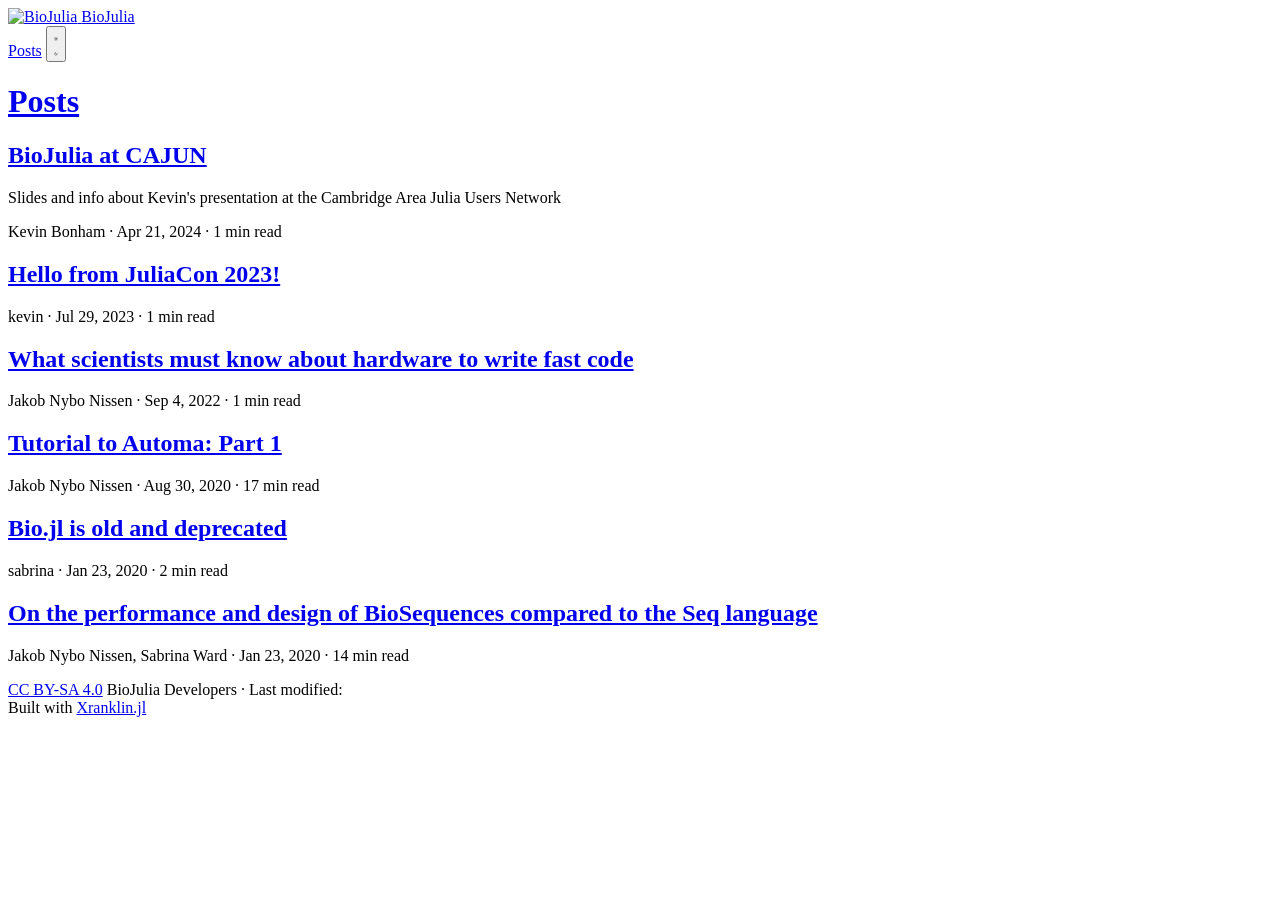
==== index.html @ b291539d "Deploying to gh-pages from @ BioJulia/posts@85629c5ce1a64e12d83f6d4cdb0d5958be3f1dd1 🚀" ====
<!doctype html>
<html lang="en">
<head>
  <meta charset="UTF-8">
  <meta name="viewport" content="width=device-width, initial-scale=1">
  <script>
    // Set theme immediately to prevent flash
    (function() {
      const stored = localStorage.getItem('theme');
      if (stored) {
        document.documentElement.setAttribute('data-theme', stored);
      }
    })();
  </script>
  
  
  <link rel="stylesheet" href="/posts/css/style.css">
<link rel="preconnect" href="https://fonts.googleapis.com">
<link rel="preconnect" href="https://fonts.gstatic.com" crossorigin>
<link rel="stylesheet" href="https://fonts.googleapis.com/css2?family=Inter:wght@400;500;600;700&family=JetBrains+Mono:wght@400;500&display=swap">

<link rel="icon" type="image/png" sizes="192x192" href="/posts/assets/favicon.png">
<link rel="shortcut icon" href="/posts/assets/favicon.ico">
<link rel="apple-touch-icon-precomposed" sizes="152x152" href="/posts/assets/apple-touch-icon.png">


   <title>Posts - BioJulia</title>  
</head>
<body>
  <header class="site-header">
  <div class="header-content">
    <div class="header-left">
      <a href="https://biojulia.dev" class="logo-link">
        <img src="/posts/assets/sticker.svg" alt="BioJulia">
        <span>BioJulia</span>
      </a>
    </div>
    <nav class="header-nav">
      <a href="/posts/">Posts</a>
      <button class="theme-toggle" id="theme-toggle" aria-label="Toggle dark mode">
        <svg class="icon-sun" xmlns="http://www.w3.org/2000/svg" viewBox="0 0 24 24" fill="none" stroke="currentColor" stroke-width="2" stroke-linecap="round" stroke-linejoin="round">
          <circle cx="12" cy="12" r="5"></circle>
          <line x1="12" y1="1" x2="12" y2="3"></line>
          <line x1="12" y1="21" x2="12" y2="23"></line>
          <line x1="4.22" y1="4.22" x2="5.64" y2="5.64"></line>
          <line x1="18.36" y1="18.36" x2="19.78" y2="19.78"></line>
          <line x1="1" y1="12" x2="3" y2="12"></line>
          <line x1="21" y1="12" x2="23" y2="12"></line>
          <line x1="4.22" y1="19.78" x2="5.64" y2="18.36"></line>
          <line x1="18.36" y1="5.64" x2="19.78" y2="4.22"></line>
        </svg>
        <svg class="icon-moon" xmlns="http://www.w3.org/2000/svg" viewBox="0 0 24 24" fill="none" stroke="currentColor" stroke-width="2" stroke-linecap="round" stroke-linejoin="round">
          <path d="M21 12.79A9 9 0 1 1 11.21 3 7 7 0 0 0 21 12.79z"></path>
        </svg>
      </button>
    </nav>
  </div>
</header>

  <main class="franklin-content">

<div class="franklin-content" >
  <h1 id="posts" ><a href="#posts"> Posts</a></h1><article class="post-preview"><h2><a href="/posts/cajun-kevin">BioJulia at CAJUN</a></h2><p class="description">Slides and info about Kevin&#39;s presentation
at the Cambridge Area Julia Users Network
</p><p class="post-meta">Kevin Bonham · Apr 21, 2024 · 1 min read</p></article>
<article class="post-preview"><h2><a href="/posts/Example_post">Hello from JuliaCon 2023&#33;</a></h2><p class="post-meta">kevin · Jul 29, 2023 · 1 min read</p></article>
<article class="post-preview"><h2><a href="/posts/hardware">What scientists must know about hardware to write fast code</a></h2><p class="post-meta">Jakob Nybo Nissen · Sep 4, 2022 · 1 min read</p></article>
<article class="post-preview"><h2><a href="/posts/automa1">Tutorial to Automa: Part 1</a></h2><p class="post-meta">Jakob Nybo Nissen · Aug 30, 2020 · 17 min read</p></article>
<article class="post-preview"><h2><a href="/posts/biojl">Bio.jl is old and deprecated</a></h2><p class="post-meta">sabrina · Jan 23, 2020 · 2 min read</p></article>
<article class="post-preview"><h2><a href="/posts/seq-lang">On the performance and design of BioSequences compared to the Seq language</a></h2><p class="post-meta">Jakob Nybo Nissen, Sabrina Ward · Jan 23, 2020 · 14 min read</p></article>
  <footer class="page-foot">
  <a href="http://creativecommons.org/licenses/by-sa/4.0/">CC BY-SA 4.0</a> BioJulia Developers
   · Last modified: 
  <br>
  Built with <a href="https://github.com/tlienart/Xranklin.jl">Xranklin.jl</a>
</footer>

</div>

  </main>
  
  
  <script>
    // Theme toggle functionality
    (function() {
      const toggle = document.getElementById('theme-toggle');
      if (!toggle) return;

      function getSystemTheme() {
        return window.matchMedia('(prefers-color-scheme: dark)').matches ? 'dark' : 'light';
      }

      function getCurrentTheme() {
        const stored = localStorage.getItem('theme');
        if (stored) return stored;
        return getSystemTheme();
      }

      toggle.addEventListener('click', function() {
        const current = getCurrentTheme();
        const next = current === 'dark' ? 'light' : 'dark';
        document.documentElement.setAttribute('data-theme', next);
        localStorage.setItem('theme', next);
      });

      // Listen for system theme changes
      window.matchMedia('(prefers-color-scheme: dark)').addEventListener('change', function(e) {
        if (!localStorage.getItem('theme')) {
          // Only update if user hasn't manually set a preference
          document.documentElement.removeAttribute('data-theme');
        }
      });
    })();
  </script>
</body>
</html>
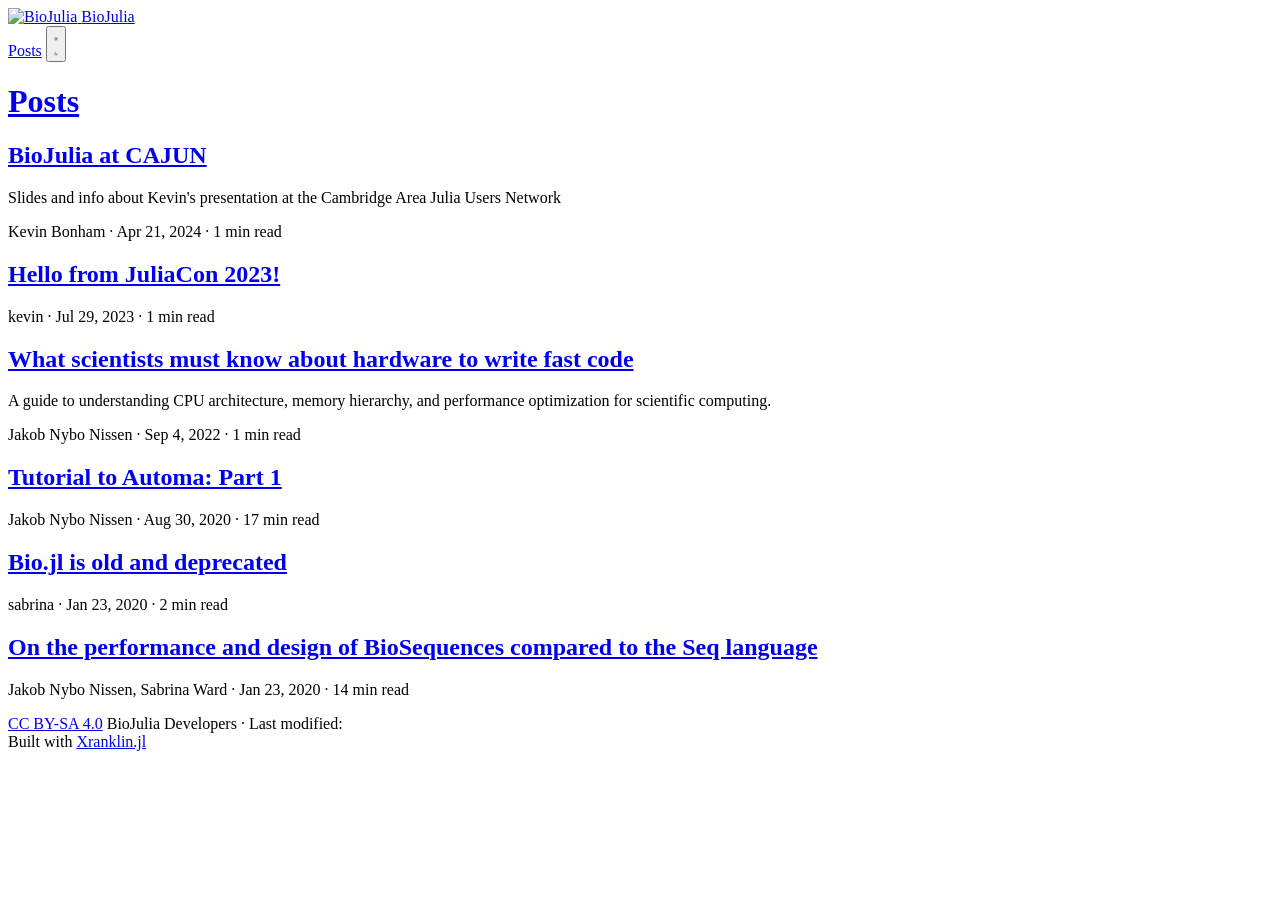
==== commit c3ff8d3f: "Deploying to gh-pages from @ BioJulia/posts@2758a8e35d196ecf2ac73fafd23a70d5fb5c0646 🚀" ====
--- a/index.html
+++ b/index.html
@@ -64,7 +64,7 @@
 at the Cambridge Area Julia Users Network
 </p><p class="post-meta">Kevin Bonham · Apr 21, 2024 · 1 min read</p></article>
 <article class="post-preview"><h2><a href="/posts/Example_post">Hello from JuliaCon 2023&#33;</a></h2><p class="post-meta">kevin · Jul 29, 2023 · 1 min read</p></article>
-<article class="post-preview"><h2><a href="/posts/hardware">What scientists must know about hardware to write fast code</a></h2><p class="post-meta">Jakob Nybo Nissen · Sep 4, 2022 · 1 min read</p></article>
+<article class="post-preview"><h2><a href="/posts/hardware">What scientists must know about hardware to write fast code</a></h2><p class="description">A guide to understanding CPU architecture, memory hierarchy, and performance optimization for scientific computing.</p><p class="post-meta">Jakob Nybo Nissen · Sep 4, 2022 · 1 min read</p></article>
 <article class="post-preview"><h2><a href="/posts/automa1">Tutorial to Automa: Part 1</a></h2><p class="post-meta">Jakob Nybo Nissen · Aug 30, 2020 · 17 min read</p></article>
 <article class="post-preview"><h2><a href="/posts/biojl">Bio.jl is old and deprecated</a></h2><p class="post-meta">sabrina · Jan 23, 2020 · 2 min read</p></article>
 <article class="post-preview"><h2><a href="/posts/seq-lang">On the performance and design of BioSequences compared to the Seq language</a></h2><p class="post-meta">Jakob Nybo Nissen, Sabrina Ward · Jan 23, 2020 · 14 min read</p></article>
@@ -96,11 +96,21 @@
         return getSystemTheme();
       }
 
+      function updateHighlightTheme(isDark) {
+        const lightStyle = document.getElementById('hljs-light');
+        const darkStyle = document.getElementById('hljs-dark');
+        if (lightStyle && darkStyle) {
+          lightStyle.disabled = isDark;
+          darkStyle.disabled = !isDark;
+        }
+      }
+
       toggle.addEventListener('click', function() {
         const current = getCurrentTheme();
         const next = current === 'dark' ? 'light' : 'dark';
         document.documentElement.setAttribute('data-theme', next);
         localStorage.setItem('theme', next);
+        updateHighlightTheme(next === 'dark');
       });
 
       // Listen for system theme changes
@@ -108,6 +118,7 @@
         if (!localStorage.getItem('theme')) {
           // Only update if user hasn't manually set a preference
           document.documentElement.removeAttribute('data-theme');
+          updateHighlightTheme(e.matches);
         }
       });
     })();
